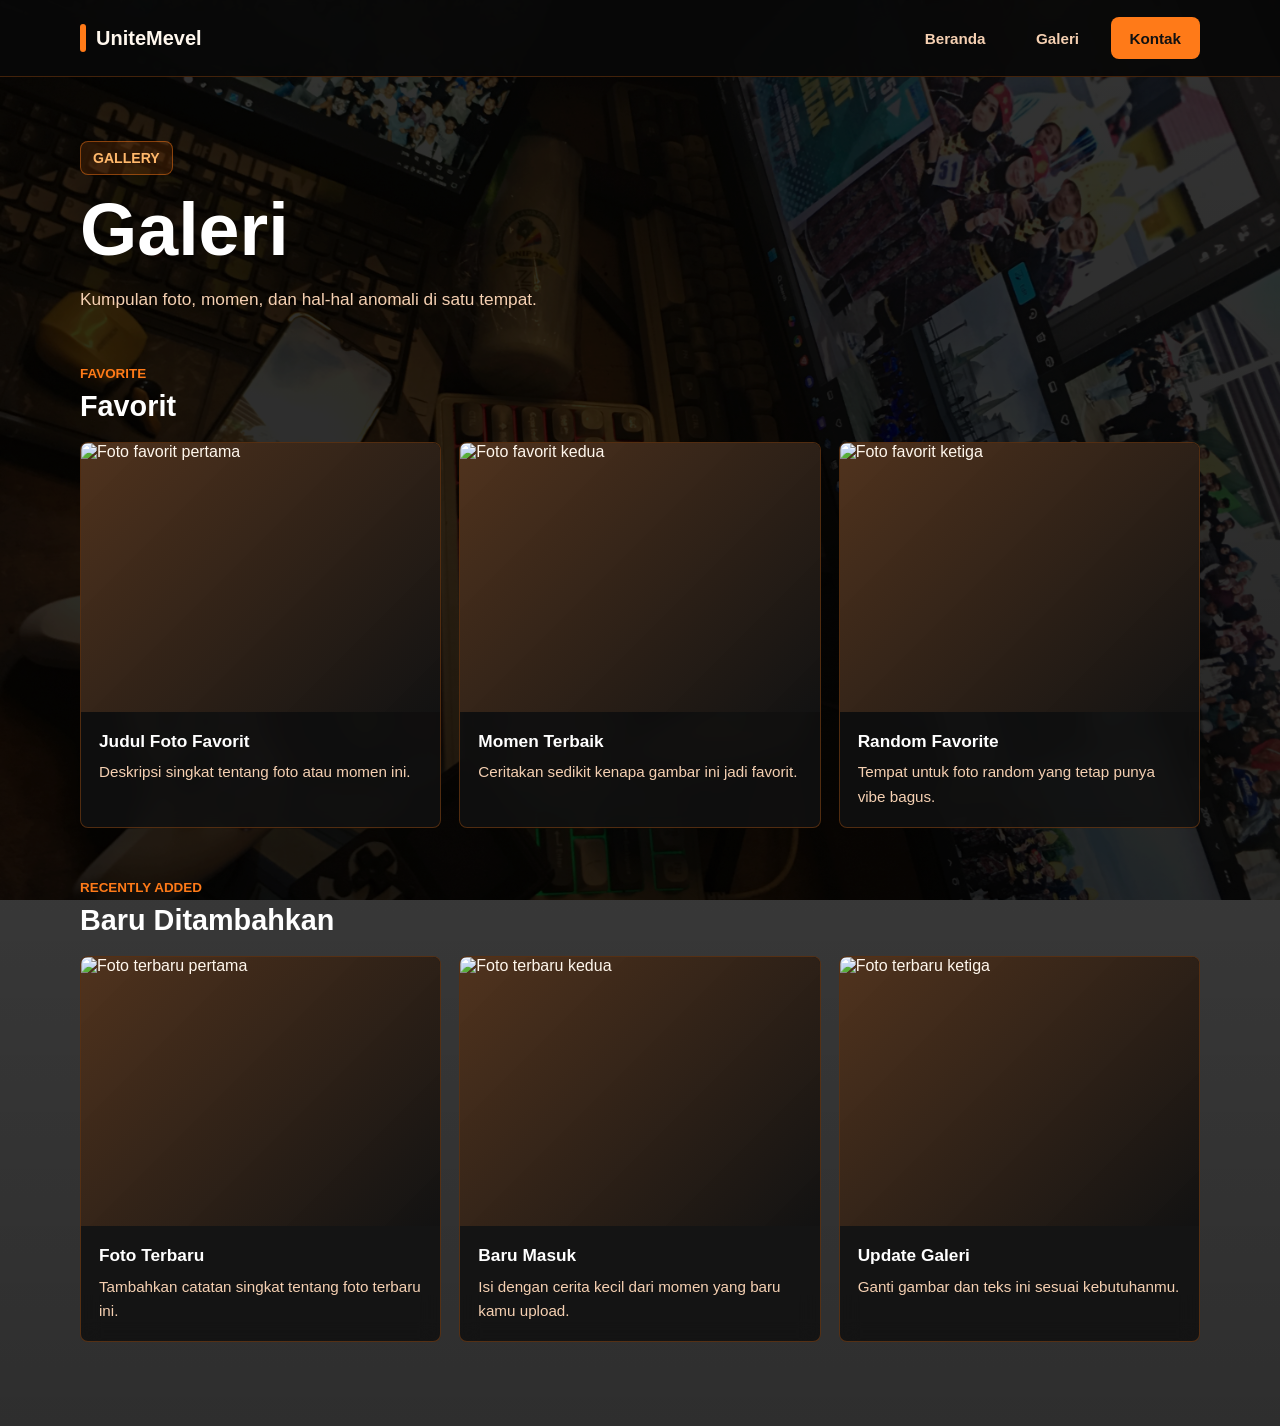
==== Web Mevel/galeri.html @ a4bd1e28 "first commit" ====
<!DOCTYPE html>
<html lang="id">
<head>
  <meta charset="UTF-8">
  <meta name="viewport" content="width=device-width, initial-scale=1.0">
  <title>Galeri - UniteMevel</title>
  <link rel="stylesheet" href="UniteMevelD.css">
</head>
<body>
  <audio id="background-music" loop preload="auto">
    <source src="lagu.mp3" type="audio/mpeg">
  </audio>

  <header class="site-header">
    <nav class="navbar" aria-label="Navigasi utama">
      <a class="brand" href="UniteMevel.html">
        <span class="brand-name">UniteMevel</span>
      </a>

      <ul class="nav-links">
        <li><a href="UniteMevel.html">Beranda</a></li>
        <li><a href="galeri.html">Galeri</a></li>
        <li><a href="Kontak.html">Kontak</a></li>
      </ul>
    </nav>
  </header>

  <main class="gallery-page">
    <section class="gallery-hero">
      <p class="hero-label">Gallery</p>
      <h1>Galeri</h1>
      <p>
        Kumpulan foto, momen, dan hal-hal anomali di satu tempat.
      </p>
    </section>

    <section class="gallery-section" aria-labelledby="favorite-title">
      <div class="section-heading">
        <p class="section-label">Favorite</p>
        <h2 id="favorite-title">Favorit</h2>
      </div>

      <div class="gallery-grid">
        <!-- Duplikat article ini kalau mau tambah item favorit. -->
        <article class="gallery-card">
          <img src="gallery-favorite-1.jpg" alt="Foto favorit pertama">
          <div class="gallery-card-info">
            <h3>Judul Foto Favorit</h3>
            <p>Deskripsi singkat tentang foto atau momen ini.</p>
          </div>
        </article>

        <article class="gallery-card">
          <img src="gallery-favorite-2.jpg" alt="Foto favorit kedua">
          <div class="gallery-card-info">
            <h3>Momen Terbaik</h3>
            <p>Ceritakan sedikit kenapa gambar ini jadi favorit.</p>
          </div>
        </article>

        <article class="gallery-card">
          <img src="gallery-favorite-3.jpg" alt="Foto favorit ketiga">
          <div class="gallery-card-info">
            <h3>Random Favorite</h3>
            <p>Tempat untuk foto random yang tetap punya vibe bagus.</p>
          </div>
        </article>
      </div>
    </section>

    <section class="gallery-section" aria-labelledby="recent-title">
      <div class="section-heading">
        <p class="section-label">Recently Added</p>
        <h2 id="recent-title">Baru Ditambahkan</h2>
      </div>

      <div class="gallery-grid">
        <!-- Duplikat article ini kalau mau tambah item recently added. -->
        <article class="gallery-card">
          <img src="gallery-recent-1.jpg" alt="Foto terbaru pertama">
          <div class="gallery-card-info">
            <h3>Foto Terbaru</h3>
            <p>Tambahkan catatan singkat tentang foto terbaru ini.</p>
          </div>
        </article>

        <article class="gallery-card">
          <img src="gallery-recent-2.jpg" alt="Foto terbaru kedua">
          <div class="gallery-card-info">
            <h3>Baru Masuk</h3>
            <p>Isi dengan cerita kecil dari momen yang baru kamu upload.</p>
          </div>
        </article>

        <article class="gallery-card">
          <img src="gallery-recent-3.jpg" alt="Foto terbaru ketiga">
          <div class="gallery-card-info">
            <h3>Update Galeri</h3>
            <p>Ganti gambar dan teks ini sesuai kebutuhanmu.</p>
          </div>
        </article>
      </div>
    </section>
  </main>

  <script>
    const backgroundMusic = document.getElementById("background-music");
    const musicTimeKey = "unitemevel-music-time";
    const musicStateKey = "unitemevel-music-playing";
    let isLeavingPage = false;

    function playMusic() {
      backgroundMusic.play().catch(() => {});
    }

    backgroundMusic.addEventListener("loadedmetadata", () => {
      const savedTime = Number(localStorage.getItem(musicTimeKey));

      if (savedTime > 0 && savedTime < backgroundMusic.duration) {
        backgroundMusic.currentTime = savedTime;
      }
    });

    backgroundMusic.addEventListener("timeupdate", () => {
      localStorage.setItem(musicTimeKey, backgroundMusic.currentTime);
    });

    backgroundMusic.addEventListener("play", () => {
      localStorage.setItem(musicStateKey, "true");
    });

    backgroundMusic.addEventListener("pause", () => {
      if (!isLeavingPage) {
        localStorage.setItem(musicStateKey, "false");
      }
    });

    window.addEventListener("beforeunload", () => {
      isLeavingPage = true;
      localStorage.setItem(musicTimeKey, backgroundMusic.currentTime);
      localStorage.setItem(musicStateKey, String(!backgroundMusic.paused));
    });

    window.addEventListener("load", () => {
      playMusic();

      if (localStorage.getItem(musicStateKey) === "true") {
        playMusic();
      }
    });

    window.addEventListener("click", playMusic, { once: true });
    window.addEventListener("keydown", playMusic, { once: true });
    window.addEventListener("touchstart", playMusic, { once: true });
  </script>
</body>
</html>
---- Web Mevel/UniteMevelD.css ----
* {
  box-sizing: border-box;
  margin: 0;
  padding: 0;
}

body {
  position: relative;
  min-height: 100vh;
  font-family: Arial, Helvetica, sans-serif;
  background:
    linear-gradient(rgba(0, 0, 0, 0.72), rgba(0, 0, 0, 0.82)),
    url("bg.jpeg") center / cover fixed;
  color: #fff7ed;
}

body::before {
  content: "";
  position: fixed;
  inset: 0;
  z-index: -1;
  background: rgba(0, 0, 0, 0.28);
  pointer-events: none;
}

.site-header {
  position: sticky;
  top: 0;
  z-index: 10;
  width: 100%;
  border-bottom: 1px solid rgba(255, 122, 24, 0.24);
  background: rgba(8, 8, 8, 0.94);
  backdrop-filter: blur(14px);
}

.navbar {
  width: min(1120px, calc(100% - 32px));
  min-height: 76px;
  margin: 0 auto;
  display: flex;
  align-items: center;
  justify-content: space-between;
  gap: 24px;
}

.brand {
  color: #fff7ed;
  font-size: 1.25rem;
  font-weight: 800;
  text-decoration: none;
  letter-spacing: 0;
}

.brand-name {
  position: relative;
  display: inline-block;
  padding-left: 16px;
}

.brand-name::before {
  content: "";
  position: absolute;
  left: 0;
  top: 50%;
  width: 6px;
  height: 28px;
  border-radius: 999px;
  background: #ff7a18;
  transform: translateY(-50%);
}

.nav-links {
  display: flex;
  align-items: center;
  gap: 10px;
  list-style: none;
}

.nav-links a {
  display: inline-flex;
  align-items: center;
  justify-content: center;
  min-width: 86px;
  min-height: 42px;
  padding: 0 18px;
  border: 1px solid transparent;
  border-radius: 8px;
  color: #f5d0b2;
  font-size: 0.95rem;
  font-weight: 700;
  text-decoration: none;
  transition: background 180ms ease, border-color 180ms ease, color 180ms ease;
}

.nav-links a:hover,
.nav-links a:focus-visible {
  border-color: rgba(255, 122, 24, 0.7);
  background: rgba(255, 122, 24, 0.14);
  color: #ffffff;
  outline: none;
}

.nav-links li:last-child a {
  background: #ff7a18;
  color: #111111;
}

.nav-links li:last-child a:hover,
.nav-links li:last-child a:focus-visible {
  border-color: #ffb86b;
  background: #ff9a3d;
  color: #111111;
}

.hero-section {
  width: min(1120px, calc(100% - 32px));
  min-height: calc(100vh - 76px);
  margin: 0 auto;
  display: grid;
  grid-template-columns: minmax(0, 1fr) 320px;
  align-items: center;
  gap: 48px;
  padding: 72px 0;
}

.hero-content {
  max-width: 760px;
}

.hero-label {
  width: fit-content;
  margin-bottom: 18px;
  padding: 8px 12px;
  border: 1px solid rgba(255, 122, 24, 0.45);
  border-radius: 8px;
  background: rgba(255, 122, 24, 0.14);
  color: #ffb86b;
  font-size: 0.88rem;
  font-weight: 800;
  text-transform: uppercase;
}

.hero-content h1 {
  max-width: 760px;
  color: #ffffff;
  font-size: clamp(2.6rem, 8vw, 5.8rem);
  line-height: 0.95;
}

.hero-description {
  max-width: 620px;
  margin-top: 22px;
  color: #f5d0b2;
  font-size: 1.12rem;
  line-height: 1.7;
}

.hero-actions {
  display: flex;
  flex-wrap: wrap;
  gap: 12px;
  margin-top: 30px;
}

.hero-button {
  display: inline-flex;
  align-items: center;
  justify-content: center;
  min-height: 46px;
  padding: 0 20px;
  border-radius: 8px;
  font-weight: 800;
  text-decoration: none;
  transition: background 180ms ease, border-color 180ms ease, color 180ms ease;
}

.hero-button.primary {
  background: #ff7a18;
  color: #111111;
}

.hero-button.primary:hover,
.hero-button.primary:focus-visible {
  background: #ff9a3d;
  outline: none;
}

.hero-button.secondary {
  border: 1px solid rgba(255, 122, 24, 0.55);
  color: #ffb86b;
}

.hero-button.secondary:hover,
.hero-button.secondary:focus-visible {
  background: rgba(255, 122, 24, 0.14);
  color: #ffffff;
  outline: none;
}

.hero-card {
  padding: 28px;
  border: 1px solid rgba(255, 122, 24, 0.28);
  border-radius: 8px;
  background: rgba(17, 17, 17, 0.86);
  backdrop-filter: blur(10px);
}

.hero-card-title {
  margin-bottom: 12px;
  color: #ff7a18;
  font-size: 0.9rem;
  font-weight: 900;
  text-transform: uppercase;
}

.hero-card p:last-child {
  color: #f5d0b2;
  font-size: 1rem;
  line-height: 1.7;
}

.gallery-page {
  width: min(1120px, calc(100% - 32px));
  margin: 0 auto;
  padding: 64px 0 84px;
}

.gallery-hero {
  max-width: 760px;
  margin-bottom: 48px;
}

.gallery-hero h1 {
  color: #ffffff;
  font-size: clamp(2.4rem, 6vw, 4.6rem);
  line-height: 1;
}

.gallery-hero p:last-child {
  max-width: 620px;
  margin-top: 18px;
  color: #f5d0b2;
  font-size: 1.08rem;
  line-height: 1.7;
}

.gallery-section {
  margin-top: 52px;
}

.section-heading {
  margin-bottom: 18px;
}

.section-label {
  margin-bottom: 8px;
  color: #ff7a18;
  font-size: 0.84rem;
  font-weight: 900;
  text-transform: uppercase;
}

.section-heading h2 {
  color: #ffffff;
  font-size: 1.8rem;
  line-height: 1.2;
}

.gallery-grid {
  display: grid;
  grid-template-columns: repeat(3, minmax(0, 1fr));
  gap: 18px;
}

.gallery-card {
  overflow: hidden;
  border: 1px solid rgba(255, 122, 24, 0.28);
  border-radius: 8px;
  background: rgba(17, 17, 17, 0.88);
  backdrop-filter: blur(10px);
  transition: border-color 220ms ease, box-shadow 220ms ease, transform 220ms ease;
}

.gallery-card:hover,
.gallery-card:focus-within {
  border-color: rgba(255, 122, 24, 0.75);
  box-shadow: 0 18px 42px rgba(0, 0, 0, 0.42), 0 0 24px rgba(255, 122, 24, 0.18);
  transform: translateY(-8px);
}

.gallery-card img {
  width: 100%;
  aspect-ratio: 4 / 3;
  display: block;
  object-fit: cover;
  background:
    linear-gradient(135deg, rgba(255, 122, 24, 0.22), rgba(0, 0, 0, 0.42)),
    #1f1f1f;
  transition: transform 260ms ease, filter 260ms ease;
}

.gallery-card:hover img,
.gallery-card:focus-within img {
  filter: brightness(1.08) contrast(1.05);
  transform: scale(1.08);
}

.gallery-card-info {
  padding: 18px;
}

.gallery-card-info h3 {
  margin-bottom: 8px;
  color: #ffffff;
  font-size: 1.08rem;
  line-height: 1.3;
}

.gallery-card-info p {
  color: #f5d0b2;
  font-size: 0.95rem;
  line-height: 1.6;
}

.video-page {
  width: min(1080px, calc(100% - 32px));
  margin: 0 auto;
  padding: 64px 0 88px;
}

.video-hero {
  max-width: 760px;
  margin-bottom: 34px;
}

.video-hero h1 {
  color: #ffffff;
  font-size: clamp(2.4rem, 6vw, 4.6rem);
  line-height: 1;
}

.video-hero p:last-child {
  max-width: 620px;
  margin-top: 18px;
  color: #f5d0b2;
  font-size: 1.08rem;
  line-height: 1.7;
}

.video-list {
  display: grid;
  gap: 34px;
}

.video-card {
  overflow: hidden;
  border: 1px solid rgba(255, 122, 24, 0.28);
  border-radius: 8px;
  background: rgba(17, 17, 17, 0.88);
  backdrop-filter: blur(10px);
}

.video-card video {
  width: 100%;
  aspect-ratio: 16 / 9;
  display: block;
  object-fit: cover;
  background:
    linear-gradient(135deg, rgba(255, 122, 24, 0.2), rgba(0, 0, 0, 0.48)),
    #111111;
}

.video-description {
  padding: 18px 20px 20px;
  color: #f5d0b2;
  font-size: 1.05rem;
  font-weight: 700;
  line-height: 1.5;
}

.video-actions {
  display: flex;
  align-items: center;
  gap: 10px;
  padding: 0 20px 18px;
}

.love-button,
.open-comment-button,
.comment-form button {
  min-height: 42px;
  padding: 0 16px;
  border: 1px solid rgba(255, 122, 24, 0.55);
  border-radius: 8px;
  background: rgba(255, 122, 24, 0.13);
  color: #ffb86b;
  font: inherit;
  font-size: 0.95rem;
  font-weight: 800;
  cursor: pointer;
  transition: background 180ms ease, border-color 180ms ease, color 180ms ease;
}

.love-button {
  gap: 8px;
  min-width: 76px;
  display: inline-flex;
  align-items: center;
  justify-content: center;
}

.love-button img {
  width: 22px;
  height: 22px;
  display: block;
  object-fit: contain;
}

.love-button:hover,
.love-button:focus-visible,
.love-button.is-loved,
.open-comment-button:hover,
.open-comment-button:focus-visible,
.comment-form button:hover,
.comment-form button:focus-visible {
  border-color: #ffb86b;
  background: #ff7a18;
  color: #111111;
  outline: none;
}

.comment-modal {
  position: fixed;
  inset: 0;
  z-index: 30;
  display: none;
  place-items: center;
  padding: 20px;
  background: rgba(0, 0, 0, 0.68);
}

.comment-modal.is-open {
  display: grid;
}

.comment-modal-panel {
  width: min(480px, 100%);
  border: 1px solid rgba(255, 122, 24, 0.36);
  border-radius: 8px;
  background: rgba(17, 17, 17, 0.98);
  box-shadow: 0 24px 60px rgba(0, 0, 0, 0.52);
}

.comment-modal-header {
  display: flex;
  align-items: center;
  justify-content: space-between;
  gap: 14px;
  padding: 18px 20px 4px;
}

.comment-modal-header h2 {
  color: #ffffff;
  font-size: 1.18rem;
  line-height: 1.2;
}

.close-comment-modal {
  width: 36px;
  height: 36px;
  border: 1px solid rgba(255, 122, 24, 0.45);
  border-radius: 8px;
  background: rgba(255, 122, 24, 0.12);
  color: #ffb86b;
  font: inherit;
  font-weight: 900;
  cursor: pointer;
}

.close-comment-modal:hover,
.close-comment-modal:focus-visible {
  background: #ff7a18;
  color: #111111;
  outline: none;
}

.comment-form {
  display: grid;
  gap: 10px;
  padding: 16px 20px 20px;
}

.comment-form input,
.comment-form textarea {
  width: 100%;
  border: 1px solid rgba(255, 122, 24, 0.3);
  border-radius: 8px;
  background: rgba(0, 0, 0, 0.32);
  color: #ffffff;
  font: inherit;
  font-size: 0.96rem;
}

.comment-form input {
  min-height: 42px;
  padding: 0 12px;
}

.comment-form textarea {
  min-height: 92px;
  padding: 12px;
  resize: vertical;
}

.comment-form input::placeholder,
.comment-form textarea::placeholder {
  color: rgba(245, 208, 178, 0.72);
}

.comment-form input:focus,
.comment-form textarea:focus {
  border-color: #ff7a18;
  outline: none;
}

.comment-list {
  display: grid;
  gap: 10px;
  padding: 0 20px 22px;
}

.comment-item,
.empty-comments {
  border: 1px solid rgba(255, 122, 24, 0.22);
  border-radius: 8px;
  background: rgba(0, 0, 0, 0.22);
}

.comment-item {
  padding: 12px;
}

.comment-item strong {
  display: block;
  margin-bottom: 6px;
  color: #ffffff;
  font-size: 0.95rem;
}

.comment-item p,
.empty-comments {
  color: #f5d0b2;
  font-size: 0.94rem;
  line-height: 1.5;
}

.empty-comments {
  padding: 12px;
}

.expand-comments-button {
  width: fit-content;
  min-height: 38px;
  padding: 0 12px;
  border: 1px solid rgba(255, 122, 24, 0.38);
  border-radius: 8px;
  background: transparent;
  color: #ffb86b;
  font: inherit;
  font-size: 0.9rem;
  font-weight: 800;
  cursor: pointer;
}

.expand-comments-button:hover,
.expand-comments-button:focus-visible {
  background: rgba(255, 122, 24, 0.14);
  color: #ffffff;
  outline: none;
}

.contact-page {
  width: min(1120px, calc(100% - 32px));
  margin: 0 auto;
  padding: 72px 0;
}

.contact-profile {
  display: flex;
  align-items: center;
  gap: 36px;
  padding: 36px;
  border: 1px solid rgba(255, 122, 24, 0.28);
  border-radius: 8px;
  background: rgba(17, 17, 17, 0.9);
  backdrop-filter: blur(10px);
}

.profile-picture {
  width: 180px;
  height: 180px;
  flex: 0 0 180px;
  overflow: hidden;
  border: 4px solid #ff7a18;
  border-radius: 50%;
  background: #1f1f1f;
}

.profile-picture img {
  width: 100%;
  height: 100%;
  display: block;
  object-fit: cover;
}

.profile-info {
  width: 100%;
  min-width: 0;
  max-width: 660px;
}

.profile-info h1 {
  margin-bottom: 14px;
  color: #ffffff;
  font-size: 2.4rem;
  line-height: 1.1;
}

.contact-list {
  display: grid;
  gap: 10px;
  width: 100%;
  max-width: 440px;
}

.contact-item {
  display: flex;
  align-items: center;
  gap: 12px;
  width: 100%;
  min-height: 42px;
  padding: 4px 12px 4px 0;
  color: #ffb86b;
  font-size: 1.05rem;
  font-weight: 700;
  text-decoration: none;
}

.contact-item span:last-child {
  min-width: 0;
  overflow-wrap: anywhere;
}

.contact-item:hover,
.contact-item:focus-visible {
  color: #ffffff;
  outline: none;
}

.contact-icon {
  width: 34px;
  height: 34px;
  display: inline-flex;
  align-items: center;
  justify-content: center;
  flex: 0 0 34px;
  border: 1px solid rgba(255, 122, 24, 0.45);
  border-radius: 8px;
  background: rgba(255, 122, 24, 0.15);
  color: #ff7a18;
  font-size: 0.78rem;
  font-weight: 900;
}

.contact-icon img {
  width: 20px;
  height: 20px;
  display: block;
  object-fit: contain;
}

.profile-bio {
  display: block;
  width: 100%;
  margin-top: 18px;
  color: #f5d0b2;
  font-size: 1rem;
  line-height: 1.7;
}

@media (max-width: 560px) {
  .navbar {
    width: min(100% - 24px, 1120px);
    min-height: 68px;
    gap: 12px;
  }

  .brand {
    font-size: 1.05rem;
  }

  .brand-name {
    padding-left: 12px;
  }

  .brand-name::before {
    width: 5px;
    height: 24px;
  }

  .nav-links {
    gap: 6px;
  }

  .nav-links a {
    min-width: auto;
    min-height: 38px;
    padding: 0 12px;
    font-size: 0.88rem;
  }

  .hero-section {
    width: min(100% - 24px, 1120px);
    min-height: calc(100vh - 68px);
    grid-template-columns: 1fr;
    gap: 28px;
    padding: 48px 0;
  }

  .hero-label {
    margin-bottom: 14px;
    font-size: 0.78rem;
  }

  .hero-description {
    font-size: 1rem;
  }

  .hero-actions {
    margin-top: 24px;
  }

  .hero-button {
    width: 100%;
  }

  .gallery-page {
    width: min(100% - 24px, 1120px);
    padding: 44px 0 60px;
  }

  .gallery-hero {
    margin-bottom: 34px;
  }

  .gallery-grid {
    grid-template-columns: 1fr;
    gap: 14px;
  }

  .video-page {
    width: min(100% - 24px, 1080px);
    padding: 44px 0 60px;
  }

  .video-hero {
    margin-bottom: 26px;
  }

  .video-list {
    gap: 22px;
  }

  .video-description {
    padding: 14px 16px 16px;
    font-size: 0.98rem;
  }

  .video-actions,
  .comment-list {
    padding-left: 16px;
    padding-right: 16px;
  }

  .video-actions {
    align-items: stretch;
    flex-direction: column;
  }

  .love-button,
  .open-comment-button {
    width: 100%;
  }

  .contact-page {
    width: min(100% - 24px, 1120px);
    padding: 40px 0;
  }

  .contact-profile {
    flex-direction: column;
    align-items: flex-start;
    gap: 24px;
    padding: 24px;
  }

  .profile-picture {
    width: 136px;
    height: 136px;
    flex-basis: 136px;
  }

  .profile-info h1 {
    font-size: 1.8rem;
  }

}
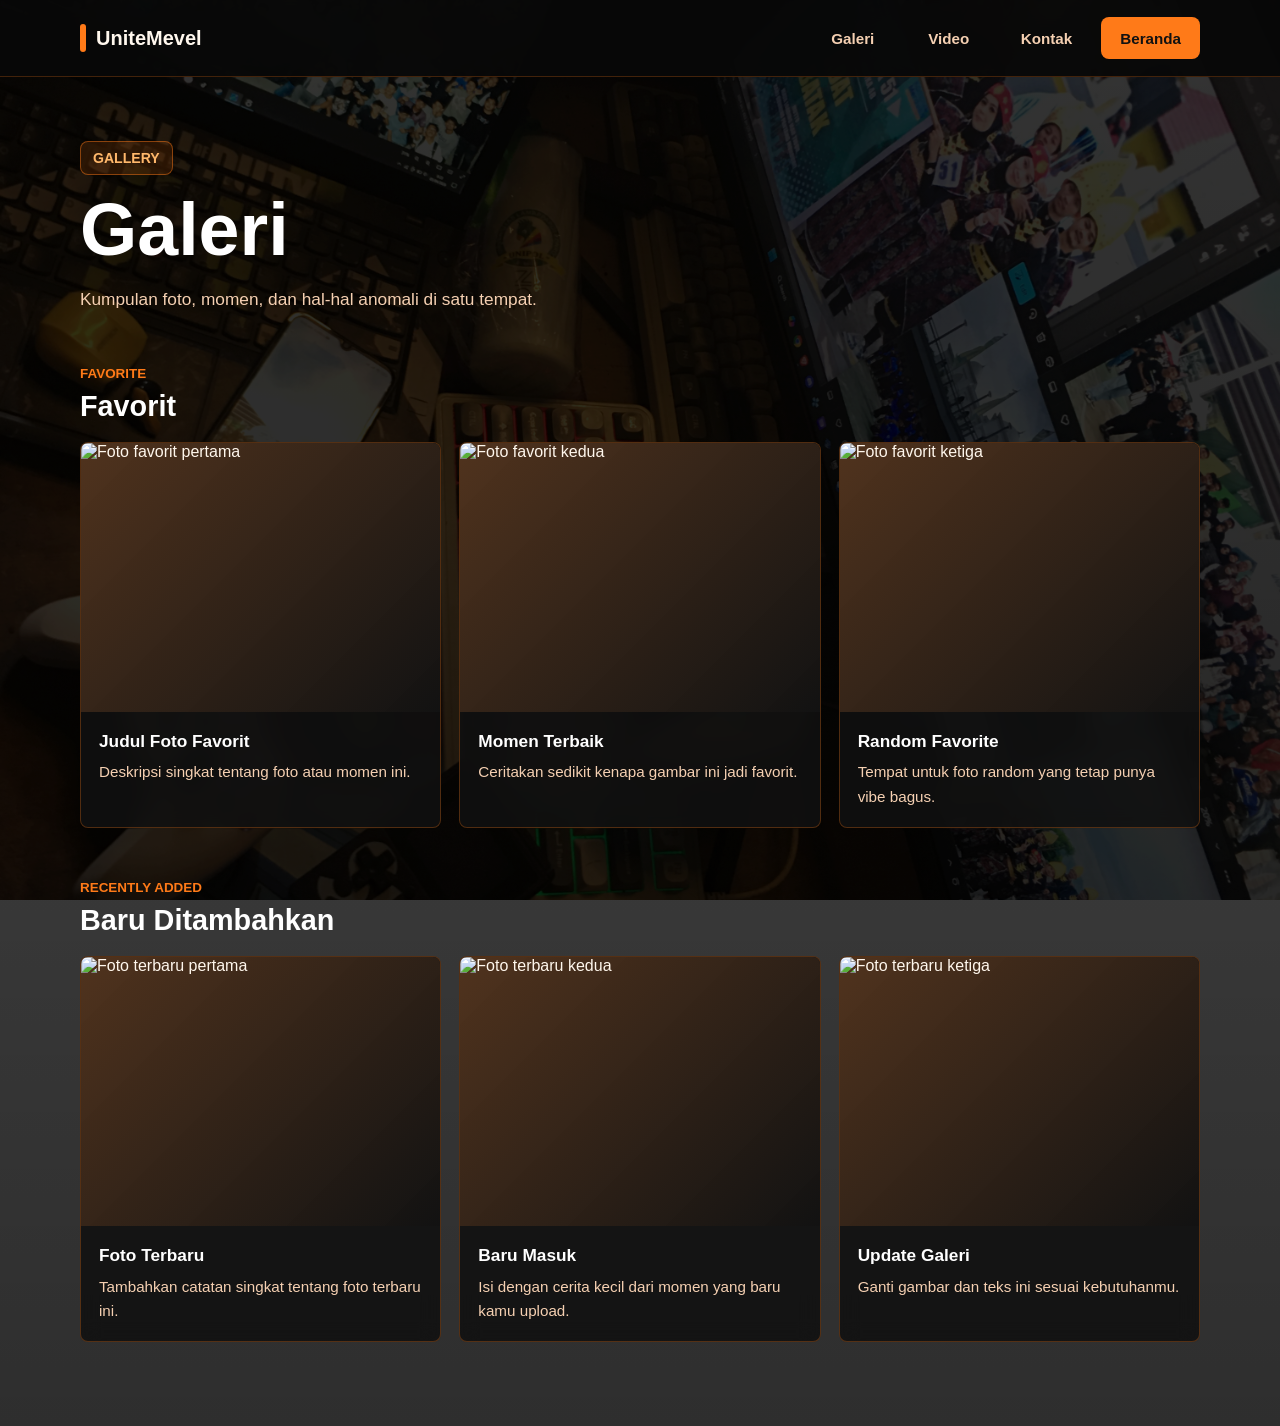
==== commit 9a932ca9: "update 6" ====
--- a/Web Mevel/galeri.html
+++ b/Web Mevel/galeri.html
@@ -13,14 +13,15 @@
 
   <header class="site-header">
     <nav class="navbar" aria-label="Navigasi utama">
-      <a class="brand" href="UniteMevel.html">
+      <a class="brand" href="index.html">
         <span class="brand-name">UniteMevel</span>
       </a>
 
       <ul class="nav-links">
-        <li><a href="UniteMevel.html">Beranda</a></li>
         <li><a href="galeri.html">Galeri</a></li>
+        <li><a href="video.html">Video</a></li>
         <li><a href="Kontak.html">Kontak</a></li>
+        <li><a href="index.html">Beranda</a></li>
       </ul>
     </nav>
   </header>
--- a/Web Mevel/UniteMevelD.css
+++ b/Web Mevel/UniteMevelD.css
@@ -347,6 +347,143 @@
   line-height: 1.7;
 }
 
+.video-submit-form {
+  display: grid;
+  gap: 10px;
+  padding: 16px 20px 20px;
+}
+
+.video-submit-form input,
+.video-submit-form textarea {
+  width: 100%;
+  border: 1px solid rgba(255, 122, 24, 0.3);
+  border-radius: 8px;
+  background: rgba(0, 0, 0, 0.32);
+  color: #ffffff;
+  font: inherit;
+  font-size: 0.96rem;
+}
+
+.video-submit-form input {
+  min-height: 42px;
+  padding: 0 12px;
+}
+
+.video-submit-form textarea {
+  min-height: 86px;
+  padding: 12px;
+  resize: vertical;
+}
+
+.video-submit-form input::placeholder,
+.video-submit-form textarea::placeholder {
+  color: rgba(245, 208, 178, 0.72);
+}
+
+.video-submit-form input:focus,
+.video-submit-form textarea:focus {
+  border-color: #ff7a18;
+  outline: none;
+}
+
+.video-submit-form button {
+  width: fit-content;
+  min-height: 42px;
+  padding: 0 16px;
+  border: 1px solid rgba(255, 122, 24, 0.55);
+  border-radius: 8px;
+  background: rgba(255, 122, 24, 0.13);
+  color: #ffb86b;
+  font: inherit;
+  font-size: 0.95rem;
+  font-weight: 800;
+  cursor: pointer;
+  transition: background 180ms ease, border-color 180ms ease, color 180ms ease;
+}
+
+.video-submit-form button:hover,
+.video-submit-form button:focus-visible {
+  border-color: #ffb86b;
+  background: #ff7a18;
+  color: #111111;
+  outline: none;
+}
+
+.video-submit-status {
+  min-height: 22px;
+  color: #f5d0b2;
+  font-size: 0.94rem;
+  line-height: 1.5;
+}
+
+.open-video-submit-button {
+  position: fixed;
+  right: 24px;
+  bottom: 24px;
+  z-index: 25;
+  width: 52px;
+  height: 52px;
+  border: 1px solid #ffb86b;
+  border-radius: 50%;
+  background: #ff7a18;
+  color: #111111;
+  font: inherit;
+  font-size: 2rem;
+  font-weight: 800;
+  line-height: 1;
+  cursor: pointer;
+  box-shadow: 0 14px 32px rgba(0, 0, 0, 0.42), 0 0 22px rgba(255, 122, 24, 0.28);
+  transition: background 180ms ease, transform 180ms ease;
+}
+
+.open-video-submit-button:hover,
+.open-video-submit-button:focus-visible {
+  background: #ff9a3d;
+  transform: translateY(-2px);
+  outline: none;
+}
+
+.video-submit-modal {
+  position: fixed;
+  inset: 0;
+  z-index: 30;
+  display: none;
+  place-items: center;
+  padding: 20px;
+  background: rgba(0, 0, 0, 0.68);
+}
+
+.video-submit-modal.is-open {
+  display: grid;
+}
+
+.video-submit-panel {
+  width: min(520px, 100%);
+  border: 1px solid rgba(255, 122, 24, 0.36);
+  border-radius: 8px;
+  background: rgba(17, 17, 17, 0.98);
+  box-shadow: 0 24px 60px rgba(0, 0, 0, 0.52);
+}
+
+.close-video-submit-modal {
+  width: 36px;
+  height: 36px;
+  border: 1px solid rgba(255, 122, 24, 0.45);
+  border-radius: 8px;
+  background: rgba(255, 122, 24, 0.12);
+  color: #ffb86b;
+  font: inherit;
+  font-weight: 900;
+  cursor: pointer;
+}
+
+.close-video-submit-modal:hover,
+.close-video-submit-modal:focus-visible {
+  background: #ff7a18;
+  color: #111111;
+  outline: none;
+}
+
 .video-list {
   display: grid;
   gap: 34px;
@@ -360,10 +497,12 @@
   backdrop-filter: blur(10px);
 }
 
-.video-card video {
+.video-card video,
+.video-card iframe {
   width: 100%;
   aspect-ratio: 16 / 9;
   display: block;
+  border: 0;
   object-fit: cover;
   background:
     linear-gradient(135deg, rgba(255, 122, 24, 0.2), rgba(0, 0, 0, 0.48)),
@@ -540,11 +679,26 @@
   padding: 12px;
 }
 
+.comment-meta {
+  display: flex;
+  align-items: baseline;
+  justify-content: space-between;
+  gap: 12px;
+  margin-bottom: 6px;
+}
+
 .comment-item strong {
-  display: block;
-  margin-bottom: 6px;
+  min-width: 0;
+  overflow-wrap: anywhere;
   color: #ffffff;
   font-size: 0.95rem;
+}
+
+.comment-meta span {
+  flex: 0 0 auto;
+  color: rgba(245, 208, 178, 0.72);
+  font-size: 0.8rem;
+  font-weight: 700;
 }
 
 .comment-item p,
@@ -767,6 +921,18 @@
     margin-bottom: 26px;
   }
 
+  .open-video-submit-button {
+    right: 16px;
+    bottom: 16px;
+    width: 48px;
+    height: 48px;
+    font-size: 1.85rem;
+  }
+
+  .video-submit-form button {
+    width: 100%;
+  }
+
   .video-list {
     gap: 22px;
   }
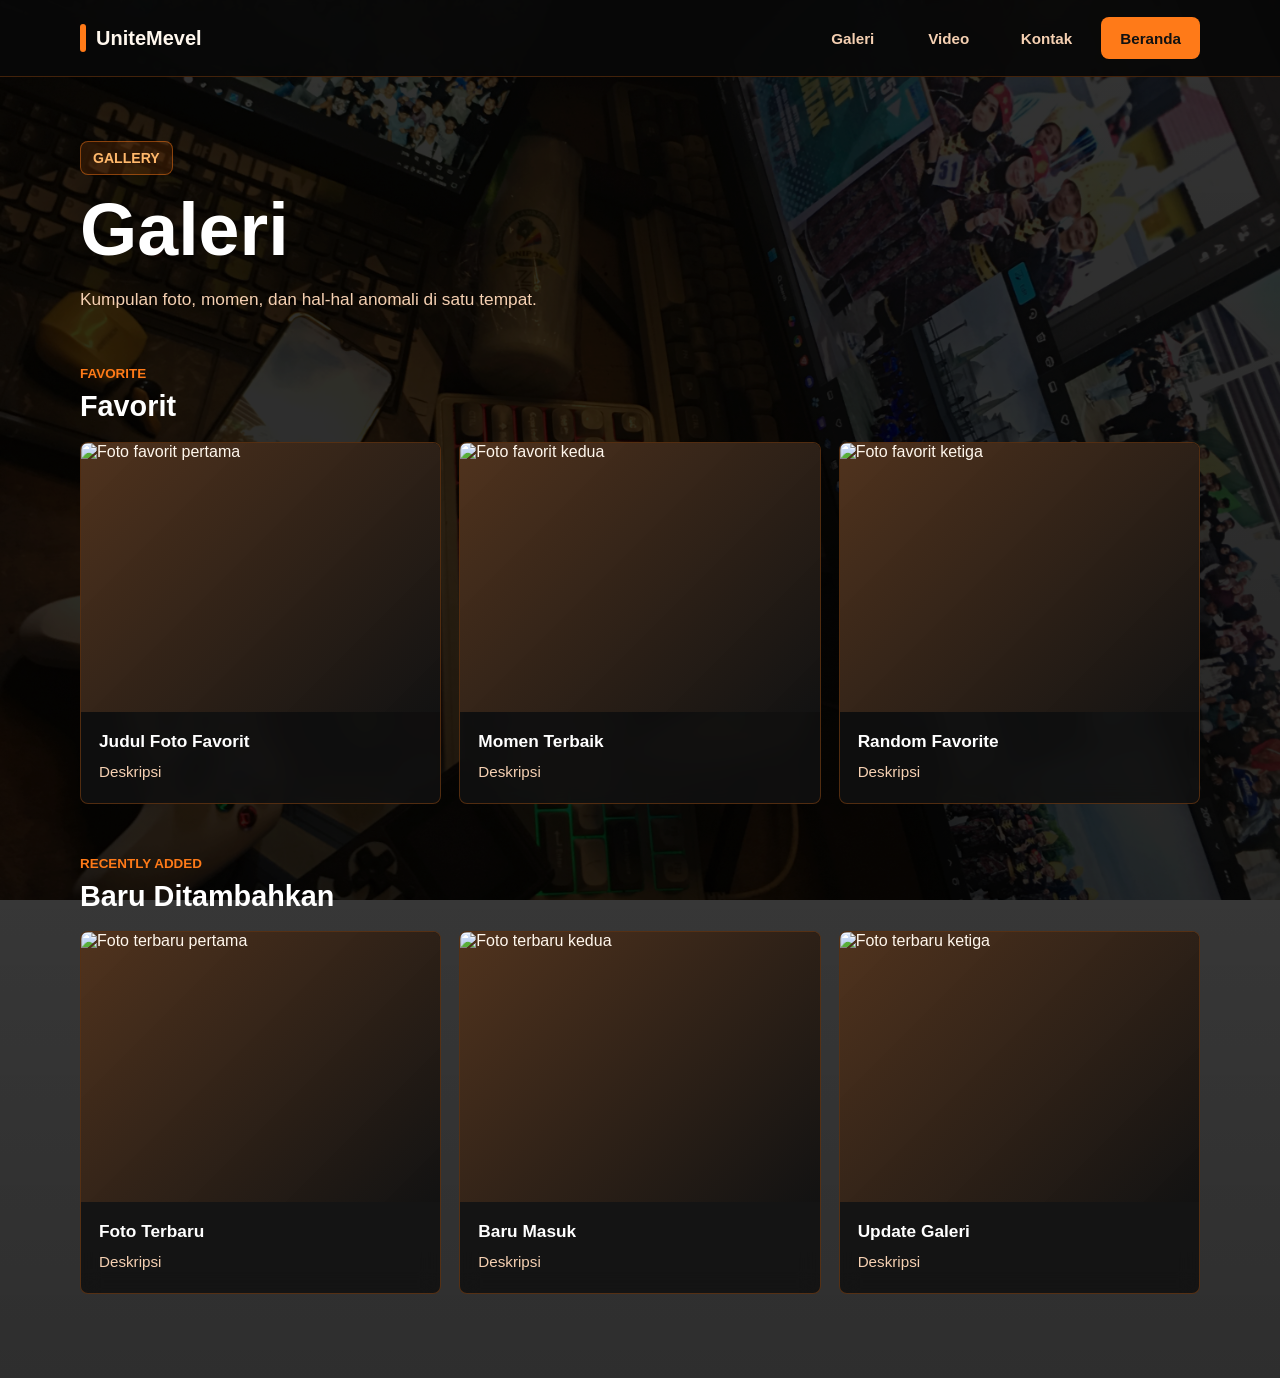
==== commit b99be4d1: "update 7" ====
--- a/Web Mevel/galeri.html
+++ b/Web Mevel/galeri.html
@@ -47,7 +47,7 @@
           <img src="gallery-favorite-1.jpg" alt="Foto favorit pertama">
           <div class="gallery-card-info">
             <h3>Judul Foto Favorit</h3>
-            <p>Deskripsi singkat tentang foto atau momen ini.</p>
+            <p>Deskripsi</p>
           </div>
         </article>
 
@@ -55,7 +55,7 @@
           <img src="gallery-favorite-2.jpg" alt="Foto favorit kedua">
           <div class="gallery-card-info">
             <h3>Momen Terbaik</h3>
-            <p>Ceritakan sedikit kenapa gambar ini jadi favorit.</p>
+            <p>Deskripsi</p>
           </div>
         </article>
 
@@ -63,7 +63,7 @@
           <img src="gallery-favorite-3.jpg" alt="Foto favorit ketiga">
           <div class="gallery-card-info">
             <h3>Random Favorite</h3>
-            <p>Tempat untuk foto random yang tetap punya vibe bagus.</p>
+            <p>Deskripsi</p>
           </div>
         </article>
       </div>
@@ -81,7 +81,7 @@
           <img src="gallery-recent-1.jpg" alt="Foto terbaru pertama">
           <div class="gallery-card-info">
             <h3>Foto Terbaru</h3>
-            <p>Tambahkan catatan singkat tentang foto terbaru ini.</p>
+            <p>Deskripsi</p>
           </div>
         </article>
 
@@ -89,7 +89,7 @@
           <img src="gallery-recent-2.jpg" alt="Foto terbaru kedua">
           <div class="gallery-card-info">
             <h3>Baru Masuk</h3>
-            <p>Isi dengan cerita kecil dari momen yang baru kamu upload.</p>
+            <p>Deskripsi</p>
           </div>
         </article>
 
@@ -97,7 +97,7 @@
           <img src="gallery-recent-3.jpg" alt="Foto terbaru ketiga">
           <div class="gallery-card-info">
             <h3>Update Galeri</h3>
-            <p>Ganti gambar dan teks ini sesuai kebutuhanmu.</p>
+            <p>Deskripsi</p>
           </div>
         </article>
       </div>
